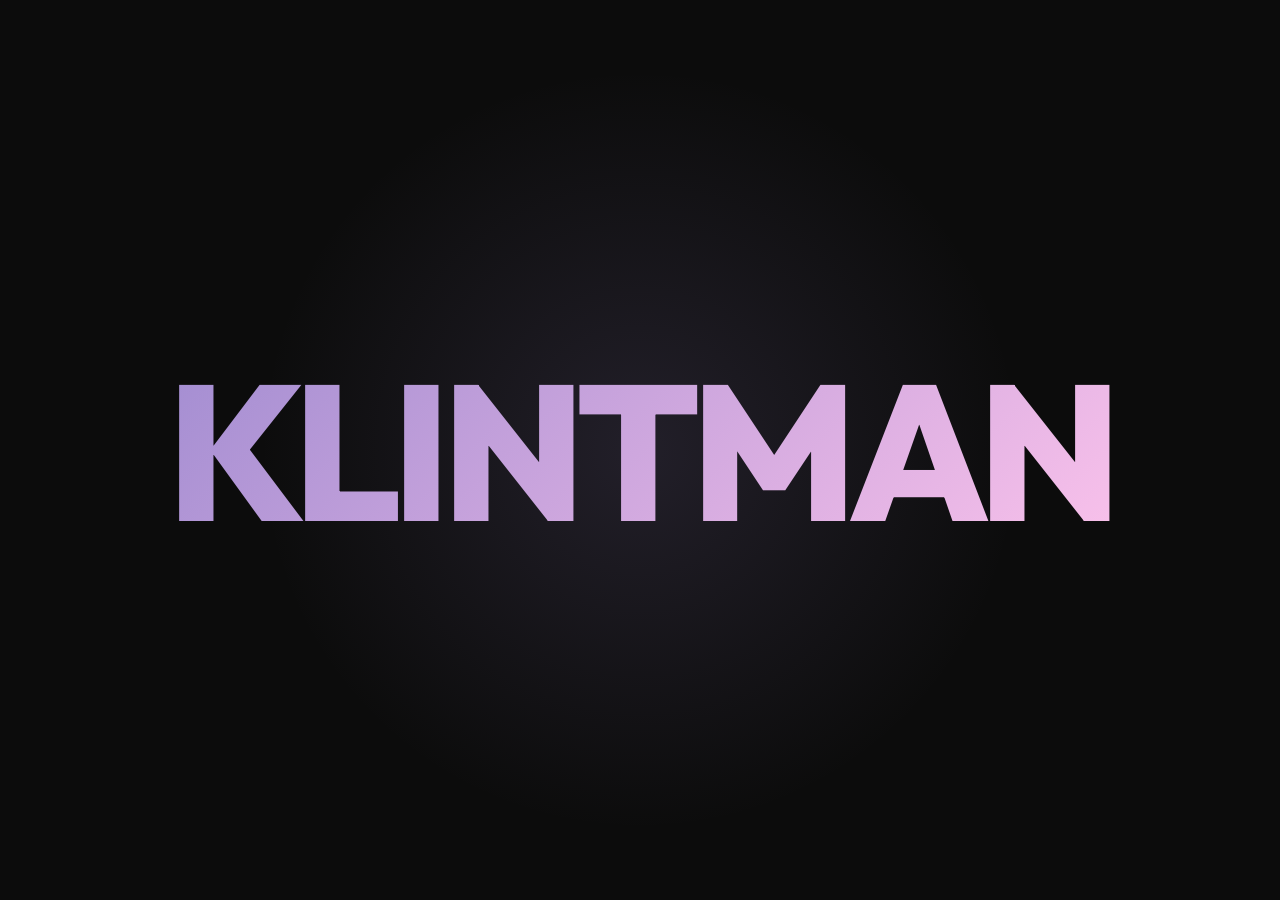
==== index.html @ 99abd67a "first commit" ====
<!DOCTYPE html>
<html lang="sv">
<head>
    <meta charset="UTF-8">
    <meta name="viewport" content="width=device-width, initial-scale=1.0">
    <title>Klintman</title>
    <meta name="description" content="Klintman - En stilren och minimalistisk presentationssida.">
    
    <!-- Google Fonts: Outfit -->
    <link rel="preconnect" href="https://fonts.googleapis.com">
    <link rel="preconnect" href="https://fonts.gstatic.com" crossorigin>
    <link href="https://fonts.googleapis.com/css2?family=Outfit:wght@100..900&display=swap" rel="stylesheet">
    
    <link rel="stylesheet" href="style.css">
</head>
<body>
    <main class="hero">
        <div class="content-wrapper">
            <h1 id="main-title" class="title">Klintman</h1>
            <div class="glow"></div>
        </div>
    </main>
</body>
</html>
---- style.css ----
:root {
    /* Color Palette */
    --bg-color: #0c0c0c;
    --text-color: #ffffff;
    --accent-gradient: linear-gradient(135deg, #a18cd1 0%, #fbc2eb 100%);
    --secondary-gradient: linear-gradient(to right, #4facfe 0%, #00f2fe 100%);
    
    /* Typography */
    --font-main: 'Outfit', sans-serif;
}

* {
    margin: 0;
    padding: 0;
    box-sizing: border-box;
}

body {
    background-color: var(--bg-color);
    color: var(--text-color);
    font-family: var(--font-main);
    height: 100vh;
    width: 100%;
    display: flex;
    align-items: center;
    justify-content: center;
    overflow: hidden;
}

/* Hero Section */
.hero {
    position: relative;
    width: 100%;
    height: 100%;
    display: flex;
    align-items: center;
    justify-content: center;
}

.content-wrapper {
    position: relative;
    z-index: 10;
}

/* Title Styling */
.title {
    font-size: clamp(4rem, 15vw, 12rem);
    font-weight: 800;
    text-transform: uppercase;
    letter-spacing: -0.05em;
    background: var(--accent-gradient);
    -webkit-background-clip: text;
    -webkit-text-fill-color: transparent;
    background-clip: text;
    animation: fadeInScale 1.2s cubic-bezier(0.2, 0.8, 0.2, 1);
    transition: transform 0.6s cubic-bezier(0.2, 0.8, 0.2, 1), filter 0.6s ease;
    cursor: default;
    user-select: none;
}

.title:hover {
    transform: scale(1.05);
    filter: drop-shadow(0 0 30px rgba(161, 140, 209, 0.4));
}

/* Subtle Animated Background Glow */
.glow {
    position: absolute;
    top: 50%;
    left: 50%;
    transform: translate(-50%, -50%);
    width: 60vw;
    height: 60vw;
    background: radial-gradient(circle, rgba(161, 140, 209, 0.15) 0%, rgba(12, 12, 12, 0) 70%);
    border-radius: 50%;
    z-index: -1;
    animation: glowPulse 8s infinite alternate ease-in-out;
}

/* Animations */
@keyframes fadeInScale {
    0% {
        opacity: 0;
        transform: scale(0.9);
        filter: blur(10px);
    }
    100% {
        opacity: 1;
        transform: scale(1);
        filter: blur(0);
    }
}

@keyframes glowPulse {
    0% {
        transform: translate(-50%, -50%) scale(1);
        opacity: 0.5;
    }
    100% {
        transform: translate(-50%, -50%) scale(1.5);
        opacity: 0.8;
    }
}

/* Responsive Adjustments */
@media (max-width: 768px) {
    .title {
        letter-spacing: -0.02em;
    }
}
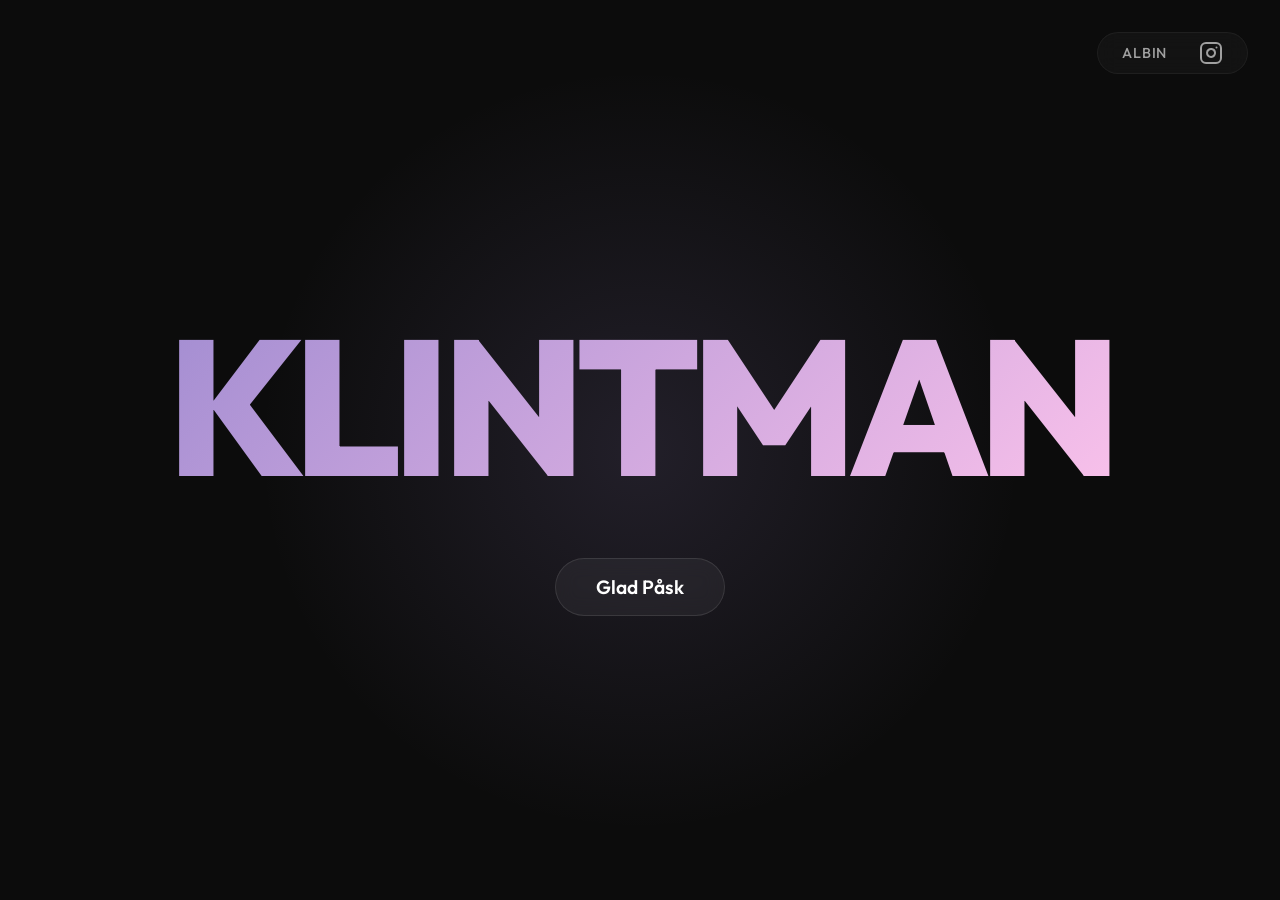
==== commit 8064d5e0: "removed the testpages and added my own" ====
--- a/index.html
+++ b/index.html
@@ -14,11 +14,23 @@
     <link rel="stylesheet" href="style.css">
 </head>
 <body>
+    <header class="navbar">
+        <nav class="nav-links">
+            <a href="https://albinklintman.com/" target="_blank" class="nav-item">Albin</a>
+        </nav>
+        <a href="https://www.instagram.com/louis_the_maltesedog/" target="_blank" class="instagram-link" title="Följ Louis på Instagram">
+            <svg xmlns="http://www.w3.org/2000/svg" width="24" height="24" viewBox="0 0 24 24" fill="none" stroke="currentColor" stroke-width="2" stroke-linecap="round" stroke-linejoin="round" class="instagram-icon"><rect x="2" y="2" width="20" height="20" rx="5" ry="5"></rect><path d="M16 11.37A4 4 0 1 1 12.63 8 4 4 0 0 1 16 11.37z"></path><line x1="17.5" y1="6.5" x2="17.51" y2="6.5"></line></svg>
+        </a>
+    </header>
+
     <main class="hero">
         <div class="content-wrapper">
             <h1 id="main-title" class="title">Klintman</h1>
+            <button id="easter-btn" class="easter-button">Glad Påsk</button>
             <div class="glow"></div>
         </div>
     </main>
+
+    <script src="script.js"></script>
 </body>
 </html>
--- a/style.css
+++ b/style.css
@@ -37,9 +37,14 @@
     justify-content: center;
 }
 
+/* Content Wrapper layout */
 .content-wrapper {
     position: relative;
     z-index: 10;
+    display: flex;
+    flex-direction: column;
+    align-items: center;
+    gap: 2rem;
 }
 
 /* Title Styling */
@@ -77,6 +82,128 @@
     animation: glowPulse 8s infinite alternate ease-in-out;
 }
 
+/* Navbar Styling */
+.navbar {
+    position: fixed;
+    top: 2rem;
+    right: 2rem;
+    display: flex;
+    align-items: center;
+    gap: 2rem;
+    z-index: 1000;
+    padding: 0.5rem 1.5rem;
+    background: rgba(255, 255, 255, 0.03);
+    backdrop-filter: blur(10px);
+    border: 1px solid rgba(255, 255, 255, 0.05);
+    border-radius: 50px;
+    animation: fadeInScale 1s cubic-bezier(0.2, 0.8, 0.2, 1) backwards;
+}
+
+.nav-links {
+    display: flex;
+    gap: 1.5rem;
+}
+
+.nav-item {
+    text-decoration: none;
+    color: var(--text-color);
+    font-size: 0.9rem;
+    font-weight: 500;
+    opacity: 0.6;
+    transition: all 0.3s ease;
+    letter-spacing: 0.05em;
+    text-transform: uppercase;
+}
+
+.nav-item:hover,
+.nav-item.active {
+    opacity: 1;
+    transform: translateY(-2px);
+    text-shadow: 0 0 10px rgba(255, 255, 255, 0.4);
+}
+
+/* Instagram Link */
+.instagram-link {
+    color: var(--text-color);
+    opacity: 0.6;
+    transition: all 0.3s ease;
+    display: flex;
+    align-items: center;
+}
+
+.instagram-link:hover {
+    opacity: 1;
+    transform: scale(1.1);
+}
+
+.instagram-icon {
+    width: 24px;
+    height: 24px;
+}
+
+/* Easter Button */
+.easter-button {
+    padding: 1rem 2.5rem;
+    font-size: 1.2rem;
+    font-weight: 600;
+    font-family: var(--font-main);
+    color: var(--text-color);
+    background: rgba(255, 255, 255, 0.05);
+    border: 1px solid rgba(255, 255, 255, 0.1);
+    border-radius: 50px;
+    backdrop-filter: blur(10px);
+    cursor: pointer;
+    transition: all 0.4s cubic-bezier(0.2, 0.8, 0.2, 1);
+    animation: fadeInScale 1.4s cubic-bezier(0.2, 0.8, 0.2, 1) backwards;
+    animation-delay: 0.5s;
+    outline: none;
+    user-select: none;
+}
+
+.easter-button:hover {
+    background: rgba(255, 255, 255, 0.1);
+    border-color: rgba(161, 140, 209, 0.4);
+    transform: translateY(-5px);
+    box-shadow: 0 10px 30px rgba(0, 0, 0, 0.3), 0 0 20px rgba(161, 140, 209, 0.2);
+}
+
+.easter-button:active {
+    transform: translateY(-2px);
+}
+
+/* Emoji Shower Styles */
+.emoji-particle {
+    position: fixed;
+    top: 0;
+    pointer-events: none;
+    z-index: 9999;
+    font-size: 2rem;
+    user-select: none;
+    animation: fall linear forwards;
+}
+
+@keyframes fall {
+    0% {
+        transform: translateY(-10vh) translateX(0) rotate(0deg) scale(0);
+        opacity: 0;
+    }
+    10% {
+        opacity: 1;
+        transform: translateY(0vh) translateX(calc(var(--sway) * 0.1)) rotate(36deg) scale(1.2);
+    }
+    50% {
+        opacity: 1;
+        transform: translateY(50vh) translateX(var(--sway)) rotate(180deg) scale(1.1);
+    }
+    90% {
+        opacity: 1;
+    }
+    100% {
+        transform: translateY(110vh) translateX(calc(var(--sway) * 0.5)) rotate(360deg) scale(0.8);
+        opacity: 0;
+    }
+}
+
 /* Animations */
 @keyframes fadeInScale {
     0% {
@@ -102,9 +229,20 @@
     }
 }
 
-/* Responsive Adjustments */
+.title-link {
+    text-decoration: none;
+    display: inline-block;
+}
 @media (max-width: 768px) {
     .title {
         letter-spacing: -0.02em;
     }
-}
+    .instagram-link {
+        top: 1.5rem;
+        right: 1.5rem;
+    }
+    .instagram-icon {
+        width: 28px;
+        height: 28px;
+    }
+}
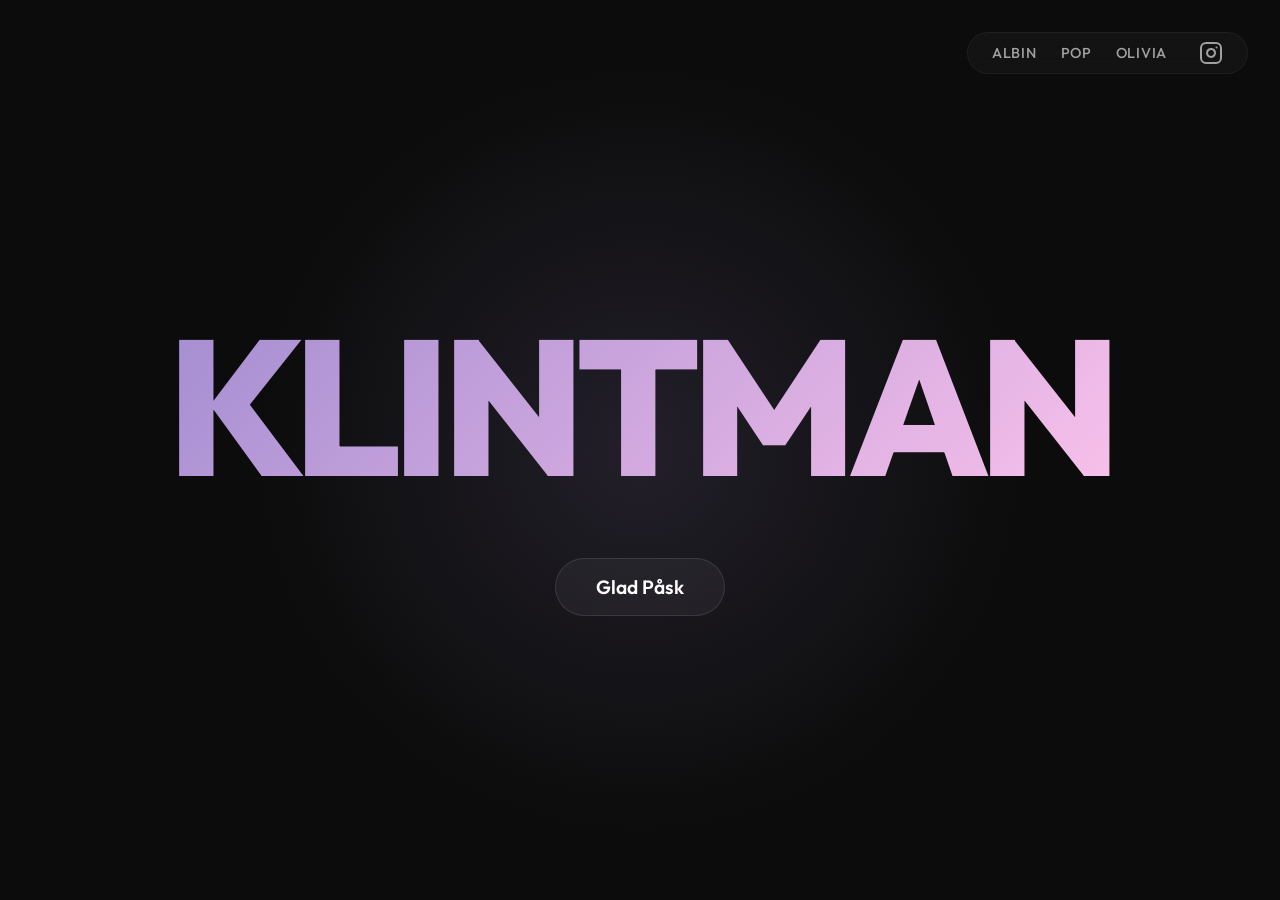
==== commit 2759a30e: "adding links to other sites" ====
--- a/index.html
+++ b/index.html
@@ -17,6 +17,8 @@
     <header class="navbar">
         <nav class="nav-links">
             <a href="https://albinklintman.com/" target="_blank" class="nav-item">Albin</a>
+            <a href="https://popklintman.com/" target="_blank" class="nav-item">Pop</a>
+            <a href="https://olivialeeklintman.com/" target="_blank" class="nav-item">Olivia</a>
         </nav>
         <a href="https://www.instagram.com/louis_the_maltesedog/" target="_blank" class="instagram-link" title="Följ Louis på Instagram">
             <svg xmlns="http://www.w3.org/2000/svg" width="24" height="24" viewBox="0 0 24 24" fill="none" stroke="currentColor" stroke-width="2" stroke-linecap="round" stroke-linejoin="round" class="instagram-icon"><rect x="2" y="2" width="20" height="20" rx="5" ry="5"></rect><path d="M16 11.37A4 4 0 1 1 12.63 8 4 4 0 0 1 16 11.37z"></path><line x1="17.5" y1="6.5" x2="17.51" y2="6.5"></line></svg>
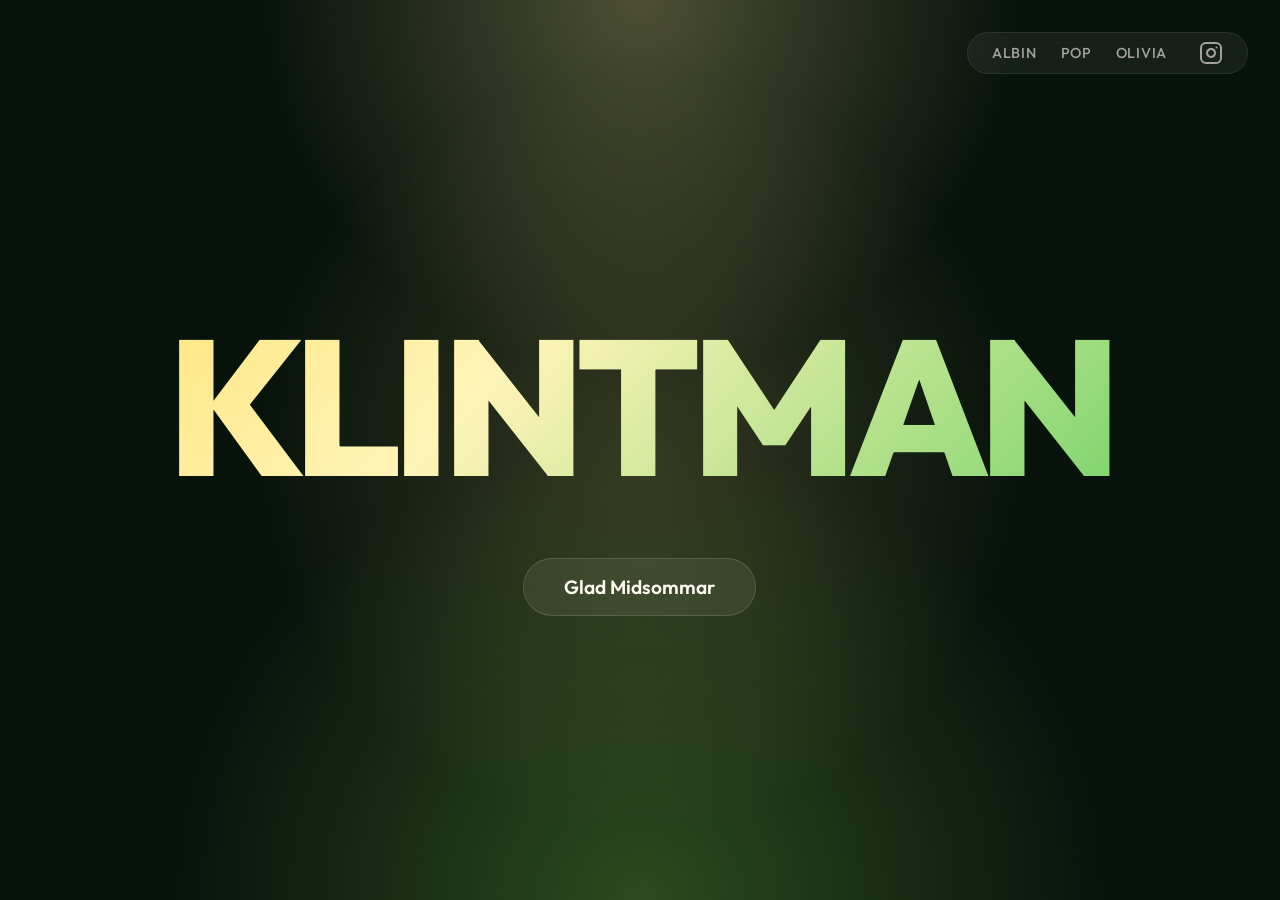
==== commit d15c8775: "midsommar theme" ====
--- a/index.html
+++ b/index.html
@@ -28,7 +28,7 @@
     <main class="hero">
         <div class="content-wrapper">
             <h1 id="main-title" class="title">Klintman</h1>
-            <button id="easter-btn" class="easter-button">Glad Påsk</button>
+            <button id="midsommar-btn" class="season-button">Glad Midsommar</button>
             <div class="glow"></div>
         </div>
     </main>
--- a/style.css
+++ b/style.css
@@ -1,9 +1,10 @@
 :root {
     /* Color Palette */
-    --bg-color: #0c0c0c;
-    --text-color: #ffffff;
-    --accent-gradient: linear-gradient(135deg, #a18cd1 0%, #fbc2eb 100%);
-    --secondary-gradient: linear-gradient(to right, #4facfe 0%, #00f2fe 100%);
+    --bg-color: #08130c;
+    --bg-accent: radial-gradient(circle at top, rgba(255, 236, 153, 0.28), transparent 34%), radial-gradient(circle at bottom, rgba(109, 179, 63, 0.35), transparent 42%);
+    --text-color: #fffaf0;
+    --accent-gradient: linear-gradient(135deg, #ffe680 0%, #fff4b8 35%, #7ad36b 100%);
+    --secondary-gradient: linear-gradient(to right, #f9d34c 0%, #7ad36b 100%);
     
     /* Typography */
     --font-main: 'Outfit', sans-serif;
@@ -17,6 +18,8 @@
 
 body {
     background-color: var(--bg-color);
+    background-image: var(--bg-accent);
+    background-attachment: fixed;
     color: var(--text-color);
     font-family: var(--font-main);
     height: 100vh;
@@ -76,7 +79,7 @@
     transform: translate(-50%, -50%);
     width: 60vw;
     height: 60vw;
-    background: radial-gradient(circle, rgba(161, 140, 209, 0.15) 0%, rgba(12, 12, 12, 0) 70%);
+    background: radial-gradient(circle, rgba(255, 230, 128, 0.18) 0%, rgba(8, 19, 12, 0) 70%);
     border-radius: 50%;
     z-index: -1;
     animation: glowPulse 8s infinite alternate ease-in-out;
@@ -92,9 +95,9 @@
     gap: 2rem;
     z-index: 1000;
     padding: 0.5rem 1.5rem;
-    background: rgba(255, 255, 255, 0.03);
+    background: rgba(255, 250, 240, 0.06);
     backdrop-filter: blur(10px);
-    border: 1px solid rgba(255, 255, 255, 0.05);
+    border: 1px solid rgba(255, 250, 240, 0.08);
     border-radius: 50px;
     animation: fadeInScale 1s cubic-bezier(0.2, 0.8, 0.2, 1) backwards;
 }
@@ -141,15 +144,15 @@
     height: 24px;
 }
 
-/* Easter Button */
-.easter-button {
+/* Midsummer Button */
+.season-button {
     padding: 1rem 2.5rem;
     font-size: 1.2rem;
     font-weight: 600;
     font-family: var(--font-main);
     color: var(--text-color);
-    background: rgba(255, 255, 255, 0.05);
-    border: 1px solid rgba(255, 255, 255, 0.1);
+    background: rgba(255, 250, 240, 0.08);
+    border: 1px solid rgba(255, 250, 240, 0.14);
     border-radius: 50px;
     backdrop-filter: blur(10px);
     cursor: pointer;
@@ -160,16 +163,18 @@
     user-select: none;
 }
 
-.easter-button:hover {
-    background: rgba(255, 255, 255, 0.1);
-    border-color: rgba(161, 140, 209, 0.4);
+.season-button:hover {
+    background: rgba(255, 250, 240, 0.14);
+    border-color: rgba(122, 211, 107, 0.5);
     transform: translateY(-5px);
-    box-shadow: 0 10px 30px rgba(0, 0, 0, 0.3), 0 0 20px rgba(161, 140, 209, 0.2);
-}
-
-.easter-button:active {
+    box-shadow: 0 10px 30px rgba(0, 0, 0, 0.28), 0 0 20px rgba(122, 211, 107, 0.22);
+}
+
+.season-button:active {
     transform: translateY(-2px);
 }
+
+/* Midsummer Button */
 
 /* Emoji Shower Styles */
 .emoji-particle {
@@ -221,11 +226,11 @@
 @keyframes glowPulse {
     0% {
         transform: translate(-50%, -50%) scale(1);
-        opacity: 0.5;
+        opacity: 0.42;
     }
     100% {
         transform: translate(-50%, -50%) scale(1.5);
-        opacity: 0.8;
+        opacity: 0.72;
     }
 }
 
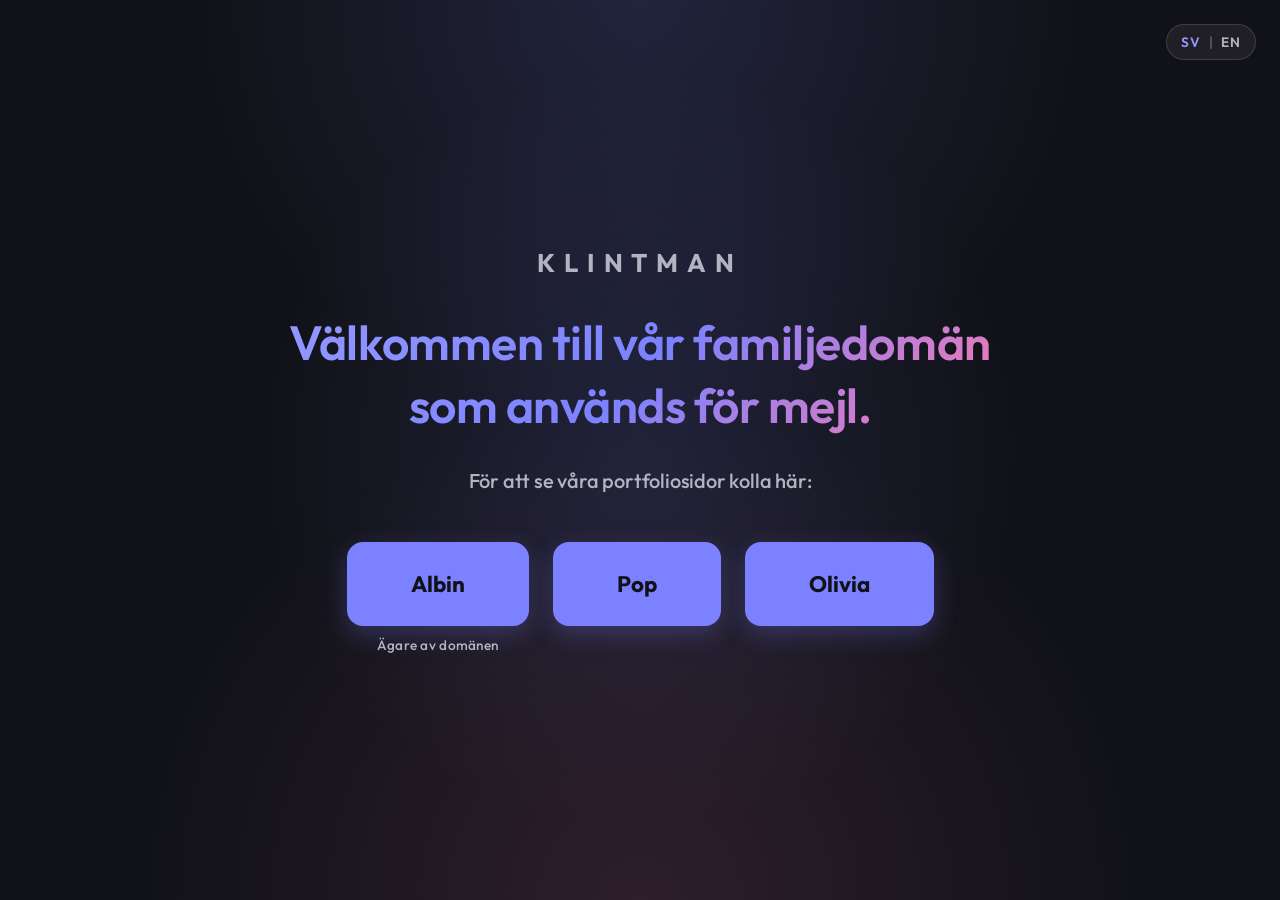
==== commit 555c8501: "Updated the site to be more professional" ====
--- a/index.html
+++ b/index.html
@@ -14,21 +14,29 @@
     <link rel="stylesheet" href="style.css">
 </head>
 <body>
-    <header class="navbar">
-        <nav class="nav-links">
-            <a href="https://albinklintman.com/" target="_blank" class="nav-item">Albin</a>
-            <a href="https://popklintman.com/" target="_blank" class="nav-item">Pop</a>
-            <a href="https://olivialeeklintman.com/" target="_blank" class="nav-item">Olivia</a>
-        </nav>
-        <a href="https://www.instagram.com/louis_the_maltesedog/" target="_blank" class="instagram-link" title="Följ Louis på Instagram">
-            <svg xmlns="http://www.w3.org/2000/svg" width="24" height="24" viewBox="0 0 24 24" fill="none" stroke="currentColor" stroke-width="2" stroke-linecap="round" stroke-linejoin="round" class="instagram-icon"><rect x="2" y="2" width="20" height="20" rx="5" ry="5"></rect><path d="M16 11.37A4 4 0 1 1 12.63 8 4 4 0 0 1 16 11.37z"></path><line x1="17.5" y1="6.5" x2="17.51" y2="6.5"></line></svg>
-        </a>
-    </header>
+    <button id="lang-toggle" class="lang-toggle" type="button" aria-label="Byt språk / Switch language">
+        <span class="lang-option active" data-lang="sv">SV</span>
+        <span class="lang-divider">|</span>
+        <span class="lang-option" data-lang="en">EN</span>
+    </button>
 
     <main class="hero">
         <div class="content-wrapper">
             <h1 id="main-title" class="title">Klintman</h1>
-            <button id="midsommar-btn" class="season-button">Glad Midsommar</button>
+            <p class="description" data-i18n="intro">Välkommen till vår familjedomän som används för mejl.</p>
+            <p class="description description-sub" data-i18n="portfolioIntro">För att se våra portfoliosidor kolla här:</p>
+            <nav class="links-row">
+                <div class="link-item">
+                    <a href="https://albinklintman.com/" target="_blank" class="link-button">Albin</a>
+                    <span class="link-caption" data-i18n="ownerCaption">Ägare av domänen</span>
+                </div>
+                <div class="link-item">
+                    <a href="https://popklintman.com/" target="_blank" class="link-button">Pop</a>
+                </div>
+                <div class="link-item">
+                    <a href="https://olivialeeklintman.com/" target="_blank" class="link-button">Olivia</a>
+                </div>
+            </nav>
             <div class="glow"></div>
         </div>
     </main>
--- a/style.css
+++ b/style.css
@@ -1,11 +1,13 @@
 :root {
     /* Color Palette */
-    --bg-color: #08130c;
-    --bg-accent: radial-gradient(circle at top, rgba(255, 236, 153, 0.28), transparent 34%), radial-gradient(circle at bottom, rgba(109, 179, 63, 0.35), transparent 42%);
-    --text-color: #fffaf0;
-    --accent-gradient: linear-gradient(135deg, #ffe680 0%, #fff4b8 35%, #7ad36b 100%);
-    --secondary-gradient: linear-gradient(to right, #f9d34c 0%, #7ad36b 100%);
-    
+    --bg-color: #111218;
+    --bg-accent: radial-gradient(circle at top, rgba(124, 130, 255, 0.16), transparent 40%), radial-gradient(circle at bottom, rgba(255, 122, 172, 0.12), transparent 45%);
+    --text-color: #f4f4f8;
+    --text-muted: #b3b3c2;
+    --accent-color: #7c82ff;
+    --accent-color-hover: #9498ff;
+    --accent-gradient: linear-gradient(135deg, #9498ff 0%, #7c82ff 50%, #ff7aac 100%);
+
     /* Typography */
     --font-main: 'Outfit', sans-serif;
 }
@@ -30,6 +32,45 @@
     overflow: hidden;
 }
 
+/* Language Toggle */
+.lang-toggle {
+    position: fixed;
+    top: 1.5rem;
+    right: 1.5rem;
+    z-index: 100;
+    display: flex;
+    align-items: center;
+    gap: 0.5rem;
+    padding: 0.5rem 0.9rem;
+    background: rgba(244, 244, 248, 0.06);
+    border: 1px solid rgba(244, 244, 248, 0.14);
+    border-radius: 999px;
+    font-family: var(--font-main);
+    font-size: 0.85rem;
+    font-weight: 600;
+    letter-spacing: 0.05em;
+    cursor: pointer;
+    color: var(--text-muted);
+    transition: border-color 0.3s ease, background 0.3s ease;
+}
+
+.lang-toggle:hover {
+    background: rgba(244, 244, 248, 0.1);
+    border-color: rgba(124, 130, 255, 0.4);
+}
+
+.lang-divider {
+    opacity: 0.4;
+}
+
+.lang-option {
+    transition: color 0.3s ease;
+}
+
+.lang-option.active {
+    color: var(--accent-color-hover);
+}
+
 /* Hero Section */
 .hero {
     position: relative;
@@ -48,27 +89,24 @@
     flex-direction: column;
     align-items: center;
     gap: 2rem;
+    padding: 2rem;
 }
 
 /* Title Styling */
 .title {
-    font-size: clamp(4rem, 15vw, 12rem);
-    font-weight: 800;
+    font-size: clamp(1.1rem, 2.4vw, 1.6rem);
+    font-weight: 700;
     text-transform: uppercase;
-    letter-spacing: -0.05em;
-    background: var(--accent-gradient);
-    -webkit-background-clip: text;
-    -webkit-text-fill-color: transparent;
-    background-clip: text;
+    letter-spacing: 0.35em;
+    color: var(--text-muted);
     animation: fadeInScale 1.2s cubic-bezier(0.2, 0.8, 0.2, 1);
-    transition: transform 0.6s cubic-bezier(0.2, 0.8, 0.2, 1), filter 0.6s ease;
+    transition: color 0.4s ease;
     cursor: default;
     user-select: none;
 }
 
 .title:hover {
-    transform: scale(1.05);
-    filter: drop-shadow(0 0 30px rgba(161, 140, 209, 0.4));
+    color: var(--accent-color);
 }
 
 /* Subtle Animated Background Glow */
@@ -79,134 +117,88 @@
     transform: translate(-50%, -50%);
     width: 60vw;
     height: 60vw;
-    background: radial-gradient(circle, rgba(255, 230, 128, 0.18) 0%, rgba(8, 19, 12, 0) 70%);
+    background: radial-gradient(circle, rgba(124, 130, 255, 0.14) 0%, rgba(17, 18, 24, 0) 70%);
     border-radius: 50%;
     z-index: -1;
     animation: glowPulse 8s infinite alternate ease-in-out;
 }
 
-/* Navbar Styling */
-.navbar {
-    position: fixed;
-    top: 2rem;
-    right: 2rem;
-    display: flex;
-    align-items: center;
-    gap: 2rem;
-    z-index: 1000;
-    padding: 0.5rem 1.5rem;
-    background: rgba(255, 250, 240, 0.06);
-    backdrop-filter: blur(10px);
-    border: 1px solid rgba(255, 250, 240, 0.08);
-    border-radius: 50px;
-    animation: fadeInScale 1s cubic-bezier(0.2, 0.8, 0.2, 1) backwards;
-}
-
-.nav-links {
-    display: flex;
+/* Description Text */
+.description {
+    max-width: 46rem;
+    text-align: center;
+    font-size: clamp(1.75rem, 4.5vw, 3rem);
+    font-weight: 600;
+    line-height: 1.3;
+    letter-spacing: -0.01em;
+    background: var(--accent-gradient);
+    -webkit-background-clip: text;
+    -webkit-text-fill-color: transparent;
+    background-clip: text;
+    animation: fadeInScale 1.2s cubic-bezier(0.2, 0.8, 0.2, 1) backwards;
+    animation-delay: 0.2s;
+}
+
+.description-sub {
+    max-width: 32rem;
+    font-size: clamp(1rem, 2vw, 1.25rem);
+    font-weight: 500;
+    color: var(--text-muted);
+    background: none;
+    -webkit-text-fill-color: var(--text-muted);
+    animation-delay: 0.3s;
+}
+
+/* Links Row */
+.links-row {
+    display: flex;
+    flex-wrap: wrap;
+    align-items: flex-start;
+    justify-content: center;
     gap: 1.5rem;
-}
-
-.nav-item {
+    margin-top: 1rem;
+    animation: fadeInScale 1.4s cubic-bezier(0.2, 0.8, 0.2, 1) backwards;
+    animation-delay: 0.4s;
+}
+
+.link-item {
+    display: flex;
+    flex-direction: column;
+    align-items: center;
+    gap: 0.6rem;
+}
+
+.link-caption {
+    font-size: 0.85rem;
+    font-weight: 500;
+    color: var(--text-muted);
+    letter-spacing: 0.02em;
+}
+
+.link-button {
+    padding: 1.75rem 4rem;
+    font-size: 1.4rem;
+    font-weight: 700;
+    font-family: var(--font-main);
     text-decoration: none;
-    color: var(--text-color);
-    font-size: 0.9rem;
-    font-weight: 500;
-    opacity: 0.6;
-    transition: all 0.3s ease;
-    letter-spacing: 0.05em;
-    text-transform: uppercase;
-}
-
-.nav-item:hover,
-.nav-item.active {
-    opacity: 1;
+    color: var(--bg-color);
+    background: var(--accent-color);
+    border: none;
+    border-radius: 16px;
+    cursor: pointer;
+    transition: all 0.35s cubic-bezier(0.2, 0.8, 0.2, 1);
+    user-select: none;
+    box-shadow: 0 8px 24px rgba(124, 130, 255, 0.25);
+}
+
+.link-button:hover {
+    background: var(--accent-color-hover);
+    transform: translateY(-6px);
+    box-shadow: 0 16px 36px rgba(124, 130, 255, 0.4);
+}
+
+.link-button:active {
     transform: translateY(-2px);
-    text-shadow: 0 0 10px rgba(255, 255, 255, 0.4);
-}
-
-/* Instagram Link */
-.instagram-link {
-    color: var(--text-color);
-    opacity: 0.6;
-    transition: all 0.3s ease;
-    display: flex;
-    align-items: center;
-}
-
-.instagram-link:hover {
-    opacity: 1;
-    transform: scale(1.1);
-}
-
-.instagram-icon {
-    width: 24px;
-    height: 24px;
-}
-
-/* Midsummer Button */
-.season-button {
-    padding: 1rem 2.5rem;
-    font-size: 1.2rem;
-    font-weight: 600;
-    font-family: var(--font-main);
-    color: var(--text-color);
-    background: rgba(255, 250, 240, 0.08);
-    border: 1px solid rgba(255, 250, 240, 0.14);
-    border-radius: 50px;
-    backdrop-filter: blur(10px);
-    cursor: pointer;
-    transition: all 0.4s cubic-bezier(0.2, 0.8, 0.2, 1);
-    animation: fadeInScale 1.4s cubic-bezier(0.2, 0.8, 0.2, 1) backwards;
-    animation-delay: 0.5s;
-    outline: none;
-    user-select: none;
-}
-
-.season-button:hover {
-    background: rgba(255, 250, 240, 0.14);
-    border-color: rgba(122, 211, 107, 0.5);
-    transform: translateY(-5px);
-    box-shadow: 0 10px 30px rgba(0, 0, 0, 0.28), 0 0 20px rgba(122, 211, 107, 0.22);
-}
-
-.season-button:active {
-    transform: translateY(-2px);
-}
-
-/* Midsummer Button */
-
-/* Emoji Shower Styles */
-.emoji-particle {
-    position: fixed;
-    top: 0;
-    pointer-events: none;
-    z-index: 9999;
-    font-size: 2rem;
-    user-select: none;
-    animation: fall linear forwards;
-}
-
-@keyframes fall {
-    0% {
-        transform: translateY(-10vh) translateX(0) rotate(0deg) scale(0);
-        opacity: 0;
-    }
-    10% {
-        opacity: 1;
-        transform: translateY(0vh) translateX(calc(var(--sway) * 0.1)) rotate(36deg) scale(1.2);
-    }
-    50% {
-        opacity: 1;
-        transform: translateY(50vh) translateX(var(--sway)) rotate(180deg) scale(1.1);
-    }
-    90% {
-        opacity: 1;
-    }
-    100% {
-        transform: translateY(110vh) translateX(calc(var(--sway) * 0.5)) rotate(360deg) scale(0.8);
-        opacity: 0;
-    }
 }
 
 /* Animations */
@@ -240,14 +232,21 @@
 }
 @media (max-width: 768px) {
     .title {
-        letter-spacing: -0.02em;
-    }
-    .instagram-link {
-        top: 1.5rem;
-        right: 1.5rem;
-    }
-    .instagram-icon {
-        width: 28px;
-        height: 28px;
-    }
-}
+        letter-spacing: 0.2em;
+    }
+    .description {
+        padding: 0 1.5rem;
+    }
+    .links-row {
+        flex-direction: column;
+        width: 100%;
+        padding: 0 1.5rem;
+    }
+    .link-item {
+        width: 100%;
+    }
+    .link-button {
+        width: 100%;
+        text-align: center;
+    }
+}
